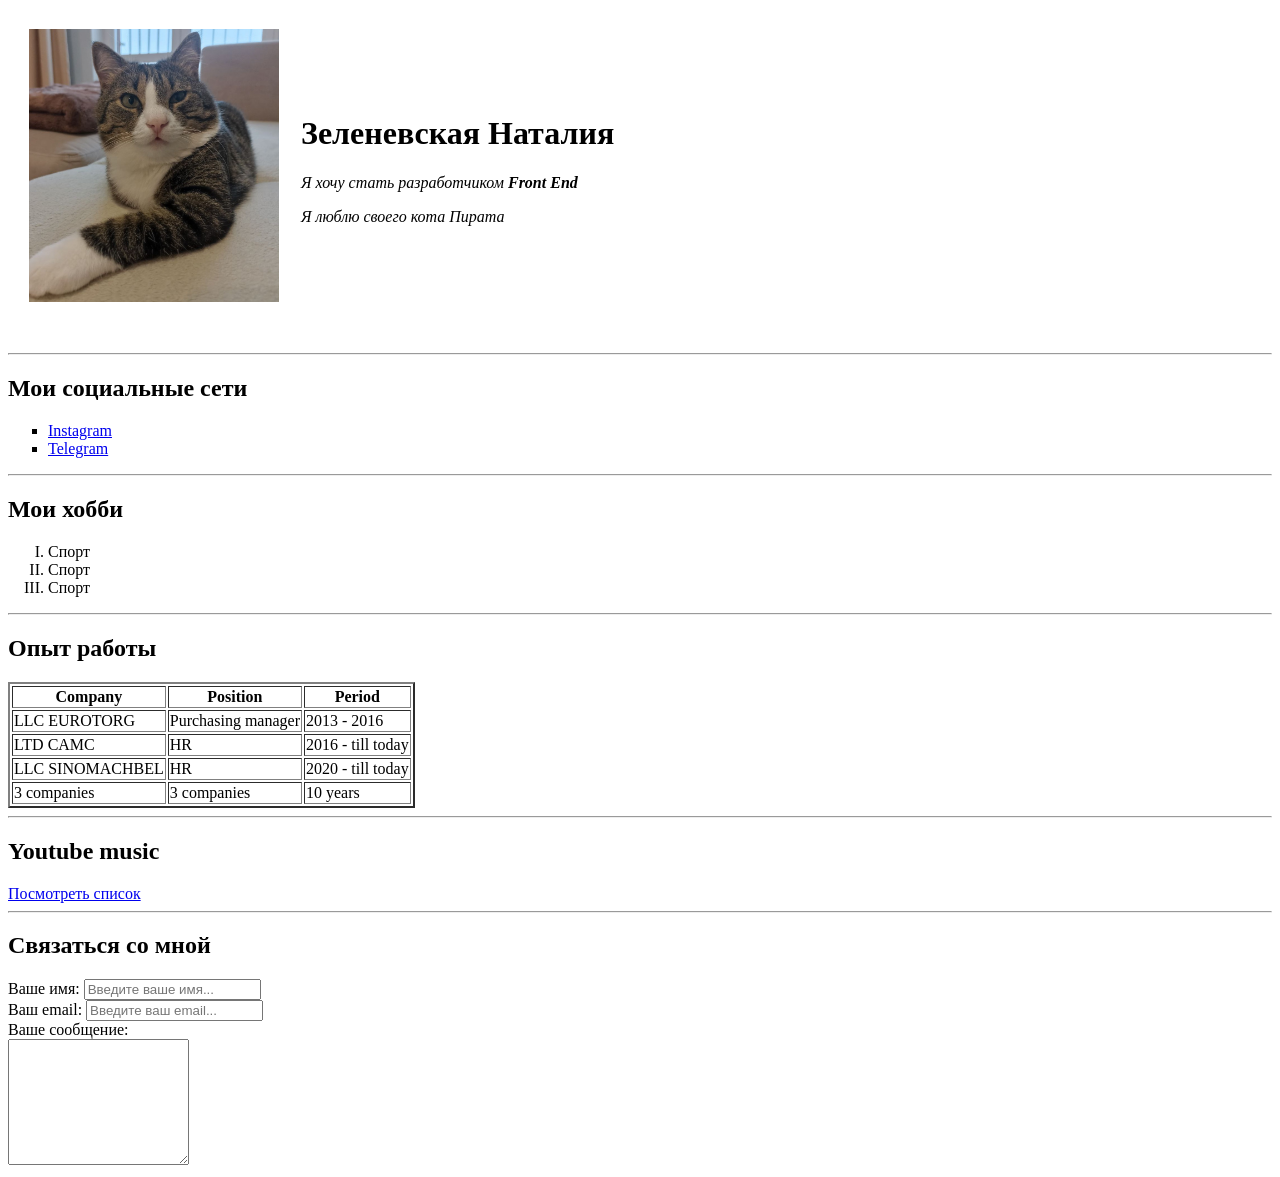
==== index.html @ ad804674 "CV" ====
<!DOCTYPE html>
<html>
<head>
    <meta charset="UTF-8">
    <title>Natalia CV</title>
</head>
<body>
<table cellspacing="20">
<tr>
<td><img src="CAT.jpg" width="250" alt="тут моя фотка"></td>
<td><h1>Зеленевская Наталия</h1>
    <p><em>Я хочу стать разработчиком <strong>Front End</strong></em></p>
    <p><em>Я люблю своего кота Пирата</em></p></td>
</tr>
</table>
<br>
<hr>
<h2>Мои социальные сети</h2>
<ul type="square">
    <li><a href="https://instagram.com/natalia_zelenevskaya" target="_blank">Instagram</a></li>
    <li><a href="https://t.me/NatalliaZel" target="_blank">Telegram</a></li>
</ul>
<hr>
<h2>Мои хобби</h2>
<ol type="I">
    <li>Спорт</li>
    <li>Спорт</li>
    <li>Спорт</li>
    </ol>
<hr>
<h2>Опыт работы</h2>
<table border="2">
    <thead>  
        <tr>
        <th>Company</th>
        <th>Position</th>
        <th>Period</th>
        </tr>
    </thead>
        <tbody>
        <tr>
            <td>LLC EUROTORG</td>
            <td>Purchasing manager</td>
            <td>2013 - 2016</td>
        </tr>
        <tr>
            <td>LTD CAMC</td>
            <td>HR</td>
            <td>2016 - till today</td>  
        </tr>
        <tr>
            <td>LLC SINOMACHBEL</td>
            <td>HR</td>
            <td>2020 - till today</td>  
        </tr>
    </tbody>
    <tfoot>
        <tr>
            <td>3 companies</td>
            <td>3 companies</td>
            <td>10 years</td>  
        </tr>
    </tfoot>
</table>
<hr>
<h2>Youtube music</h2>
<a href="youtube.html" target="_blank">Посмотреть список</a>
<hr>
<h2>Связаться со мной</h2>
<form action="/">
<label for="name">Ваше имя:</label>
<input type="text" id="name" placeholder="Введите ваше имя..."> 
<br>
<label for="email">Ваш email:</label>
<input type="text" id="email" placeholder="Введите ваш email..."> 
<br>
<label for="text">Ваше сообщение:</label>
<br>
<textarea id="text" value="Связаться!" rows="8" cols="20"></textarea>
</form>
</body>
</html>
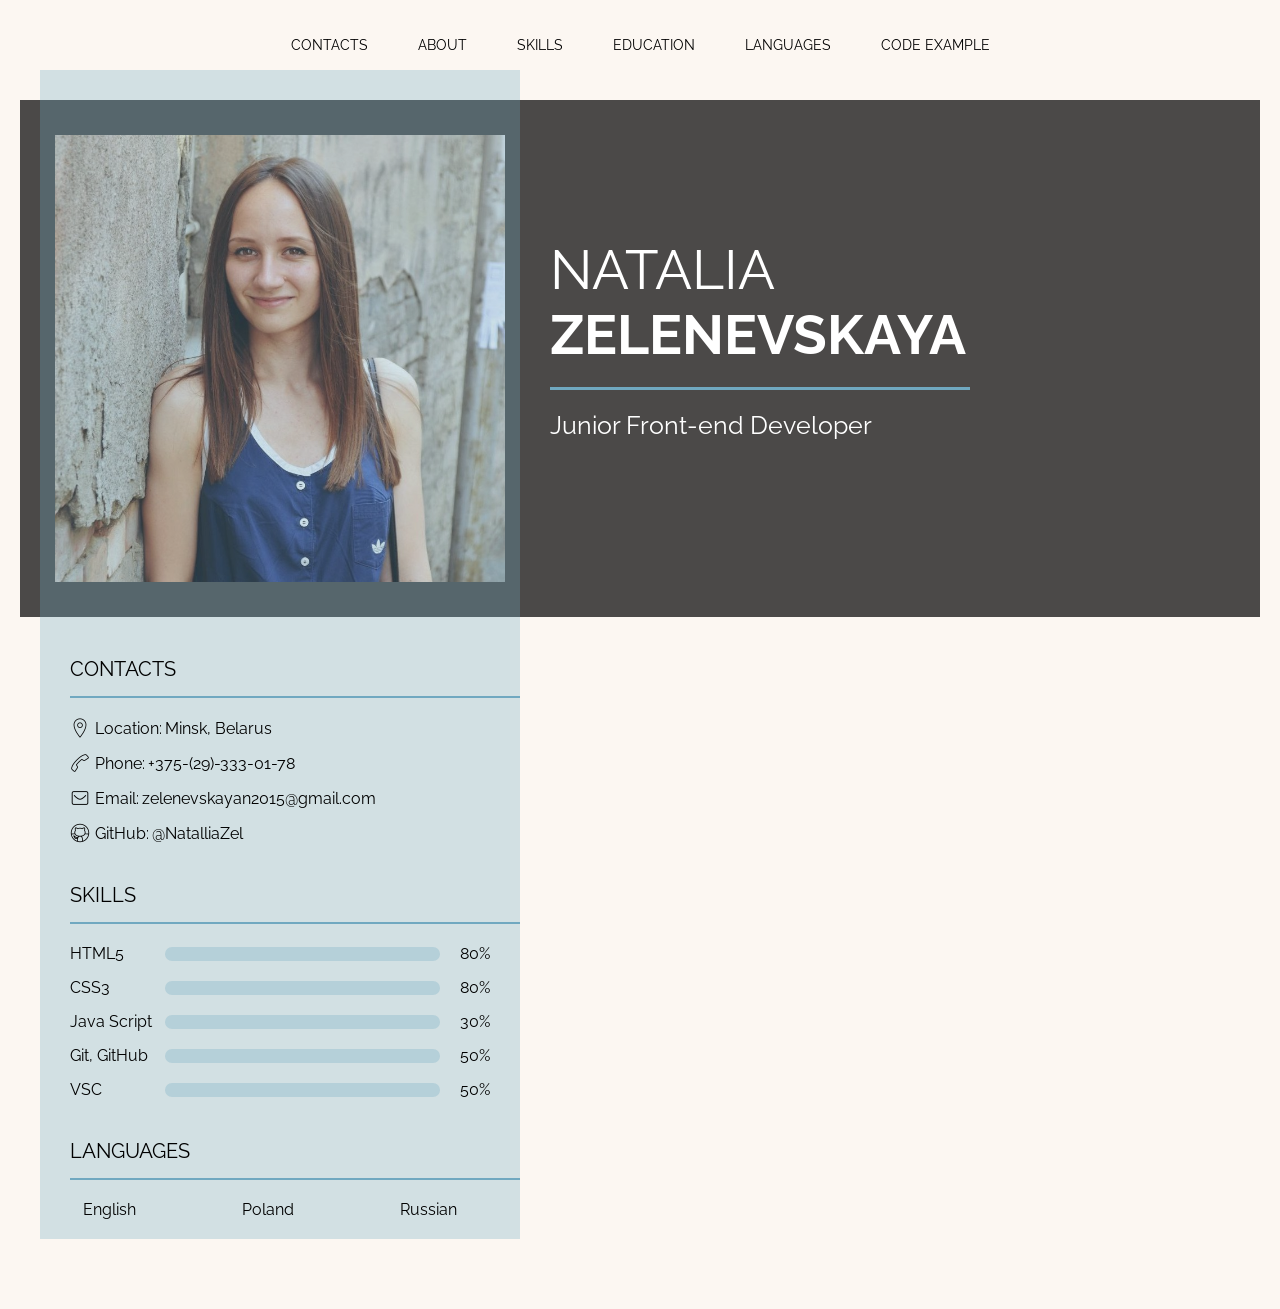
==== commit 77b0915f: "cv" ====
--- a/index.html
+++ b/index.html
@@ -1,82 +1,184 @@
-<!DOCTYPE html>
-<html>
-<head>
-    <meta charset="UTF-8">
-    <title>Natalia CV</title>
-</head>
-<body>
-<table cellspacing="20">
-<tr>
-<td><img src="CAT.jpg" width="250" alt="тут моя фотка"></td>
-<td><h1>Зеленевская Наталия</h1>
-    <p><em>Я хочу стать разработчиком <strong>Front End</strong></em></p>
-    <p><em>Я люблю своего кота Пирата</em></p></td>
-</tr>
-</table>
-<br>
-<hr>
-<h2>Мои социальные сети</h2>
-<ul type="square">
-    <li><a href="https://instagram.com/natalia_zelenevskaya" target="_blank">Instagram</a></li>
-    <li><a href="https://t.me/NatalliaZel" target="_blank">Telegram</a></li>
-</ul>
-<hr>
-<h2>Мои хобби</h2>
-<ol type="I">
-    <li>Спорт</li>
-    <li>Спорт</li>
-    <li>Спорт</li>
-    </ol>
-<hr>
-<h2>Опыт работы</h2>
-<table border="2">
-    <thead>  
-        <tr>
-        <th>Company</th>
-        <th>Position</th>
-        <th>Period</th>
-        </tr>
-    </thead>
-        <tbody>
-        <tr>
-            <td>LLC EUROTORG</td>
-            <td>Purchasing manager</td>
-            <td>2013 - 2016</td>
-        </tr>
-        <tr>
-            <td>LTD CAMC</td>
-            <td>HR</td>
-            <td>2016 - till today</td>  
-        </tr>
-        <tr>
-            <td>LLC SINOMACHBEL</td>
-            <td>HR</td>
-            <td>2020 - till today</td>  
-        </tr>
-    </tbody>
-    <tfoot>
-        <tr>
-            <td>3 companies</td>
-            <td>3 companies</td>
-            <td>10 years</td>  
-        </tr>
-    </tfoot>
-</table>
-<hr>
-<h2>Youtube music</h2>
-<a href="youtube.html" target="_blank">Посмотреть список</a>
-<hr>
-<h2>Связаться со мной</h2>
-<form action="/">
-<label for="name">Ваше имя:</label>
-<input type="text" id="name" placeholder="Введите ваше имя..."> 
-<br>
-<label for="email">Ваш email:</label>
-<input type="text" id="email" placeholder="Введите ваш email..."> 
-<br>
-<label for="text">Ваше сообщение:</label>
-<br>
-<textarea id="text" value="Связаться!" rows="8" cols="20"></textarea>
-</form>
-</body>
-</html>+<!DOCTYPE html>
+<html lang="en">
+  <head>
+    <meta charset="UTF-8" />
+    <meta name="viewport" content="width=device-width, initial-scale=1.0" />
+    <link rel="stylesheet" href="style.css" />
+    <title>Natalia Zelenevskaya</title>
+  </head>
+  <body>
+    <div class="container">
+      <div class="wrapper">
+        <header class="header">
+          <nav class="header-navigiton navigiton">
+            <ul class="navigation-list">
+              <li class="navigation-item">
+                <a href="#contacts" class="navigation-link">Contacts</a>
+              </li>
+              <li class="navigation-item">
+                <a href="#" class="navigation-link">About</a>
+              </li>
+              <li class="navigation-item">
+                <a href="#skills" class="navigation-link">Skills</a>
+              </li>
+              <li class="navigation-item">
+                <a href="#" class="navigation-link">Education</a>
+              </li>
+              <li class="navigation-item">
+                <a href="#" class="navigation-link">Languages</a>
+              </li>
+              <li class="navigation-item">
+                <a href="#" class="navigation-link">Code example</a>
+              </li>
+            </ul>
+          </nav>
+        </header>
+        <main class="main">
+          <div class="main-promo promo">
+            <div class="promo-photo">
+              <div class="promo-color"></div>
+              <img
+                class="promo-img"
+                src="images/photo.jpg"
+                alt="profile photo"
+              />
+            </div>
+            <div class="promo-description">
+              <div class="promo-wrapper">
+                <h1 class="promo-name">
+                  Natalia <span class="promo-surname">Zelenevskaya</span>
+                </h1>
+                <div class="promo-position">Junior Front-end Developer</div>
+              </div>
+            </div>
+          </div>
+          <div class="main-content content">
+            <div class="content-left">
+              <section class="content-contacts contacts" id="contacts">
+                <h2 class="contacts-title title">Contacts</h2>
+                <div class="contacts-line line"></div>
+                <div class="contacts-container">
+                  <div class="contacts-item contacts-location">
+                    <div class="contacts-icon">
+                      <img src="images/location.png" alt="location" />
+                    </div>
+                    <span class="contacts-category">Location:</span>
+                    <a
+                      class="contacts-info"
+                      href="https://www.google.by/maps/place/%D0%9C%D0%B8%D0%BD%D1%81%D0%BA,+%D0%9C%D0%B8%D0%BD%D1%81%D0%BA%D0%B0%D1%8F+%D0%BE%D0%B1%D0%BB%D0%B0%D1%81%D1%82%D1%8C/@53.8847295,27.4285601,11z/data=!3m1!4b1!4m6!3m5!1s0x46dbcfd35b1e6ad3:0xb61b853ddb570d9!8m2!3d53.9006011!4d27.558972!16zL20vMGRseGo?hl=ru&entry=ttu"
+                      target="_blank"
+                    >
+                      Minsk, Belarus
+                    </a>
+                  </div>
+                  <div class="contacts-item contacts-phone">
+                    <div class="contacts-icon">
+                      <img src="images/phone.png" alt="phone" />
+                    </div>
+                    <span class="contacts-category">Phone:</span>
+                    <a class="contacts-info" href="tel:+375293330178"
+                      >+375-(29)-333-01-78</a
+                    >
+                  </div>
+
+                  <div class="contacts-item contacts-email">
+                    <div class="contacts-icon">
+                      <img src="images/email.png" alt="email" />
+                    </div>
+                    <span class="contacts-category">Email:</span>
+                    <a
+                      class="contacts-info"
+                      href="mailto:zelenevskayan2015@gmail.com"
+                      >zelenevskayan2015@gmail.com</a
+                    >
+                  </div>
+                  <div class="contacts-item contacts-github">
+                    <div class="contacts-icon">
+                      <img src="images/github.png" alt="github" />
+                    </div>
+                    <span class="contacts-category">GitHub:</span>
+                    <a
+                      class="contacts-info"
+                      href="https://github.com/NatalliaZel"
+                      target="_blank"
+                      ><span>@NatalliaZel</span></a
+                    >
+                  </div>
+                </div>
+              </section>
+
+              <section class="content-skills skills" id="skills">
+                <h2 class="skills-title title">Skills</h2>
+                <div class="skills-line line"></div>
+                <div class="skills-container">
+                  <div class="skills-item item-html">
+                    <p class="skills-name">HTML5</p>
+                    <div class="skills-bar bar">
+                      <div class="bar-line line-html"></div>
+                    </div>
+                    <div class="skills-counter">80%</div>
+                  </div>
+                  <div class="skills-item item-css">
+                    <p class="skills-name">CSS3</p>
+                    <div class="skills-bar bar">
+                      <div class="bar-line line-css"></div>
+                    </div>
+                    <div class="skills-counter">80%</div>
+                  </div>
+                  <div class="skills-item item-js">
+                    <p class="skills-name">Java Script</p>
+                    <div class="skills-bar bar">
+                      <div class="bar-line line-js"></div>
+                    </div>
+                    <div class="skills-counter">30%</div>
+                  </div>
+                  <div class="skills-item item-git">
+                    <p class="skills-name">Git, GitHub</p>
+                    <div class="skills-bar bar">
+                      <div class="bar-line line-git"></div>
+                    </div>
+                    <div class="skills-counter">50%</div>
+                  </div>
+                  <div class="skills-item item-vsc">
+                    <p class="skills-name">VSC</p>
+                    <div class="skills-bar bar">
+                      <div class="bar-line line-vsc"></div>
+                    </div>
+                    <div class="skills-counter">50%</div>
+                  </div>
+                </div>
+              </section>
+
+              <section class="content-languages languages" id="languages">
+                <h2 class="languages-title title">Languages</h2>
+                <div class="languages-line line"></div>
+                <div class="languages-container">
+                  <div class="languages-item english">
+                    <div class="english-circle">
+                      <div class="circle"></div>
+                    </div>
+                    <p class="english-name">English</p>
+                  </div>
+                  <div class="languages-item poland">
+                    <div class="poland-circle">
+                      <div class="circle"></div>
+                    </div>
+                    <p class="poland-name">Poland</p>
+                  </div>
+                  <div class="languages-item russian">
+                    <div class="russian-circle">
+                      <div class="circle"></div>
+                    </div>
+                    <p class="russian-name">Russian</p>
+                  </div>
+                </div>
+              </section>
+            </div>
+            <div class="content-right"></div>
+          </div>
+        </main>
+        <footer class="footer"></footer>
+      </div>
+    </div>
+  </body>
+</html>
--- a/style.css
+++ b/style.css
@@ -0,0 +1,319 @@
+/*** reset ***/
+* {
+  padding: 0;
+  margin: 0;
+  border: 0;
+  box-sizing: border-box;
+}
+
+html {
+  scroll-behavior: smooth;
+}
+
+html,
+body {
+  height: 100%;
+}
+
+ul li {
+  list-style: none;
+}
+
+a,
+a:visited {
+  color: inherit;
+  text-decoration: none;
+}
+
+h1,
+h2 {
+  font-size: inherit;
+  font-weight: 400;
+}
+
+/*** fonts ***/
+@font-face {
+  font-family: "Raleway";
+  src: url("fonts/Raleway-Regular.eot");
+  src: url("fonts/Raleway-Regular.eot?#iefix") format("embedded-opentype"),
+    url("fonts/Raleway-Regular.woff2") format("woff2"),
+    url("fonts/Raleway-Regular.woff") format("woff"),
+    url("fonts/Raleway-Regular.svg#Raleway-Regular") format("svg");
+  font-weight: 400;
+}
+
+@font-face {
+  font-family: "Raleway";
+  src: url("fonts/Raleway-Bold.eot");
+  src: url("fonts/Raleway-Bold.eot?#iefix") format("embedded-opentype"),
+    url("fonts/Raleway-Bold.woff2") format("woff2"),
+    url("fonts/Raleway-Bold.woff") format("woff"),
+    url("fonts/Raleway-Bold.svg#Raleway-Bold") format("svg");
+  font-weight: 600;
+}
+
+/*** common styles ***/
+.container {
+  display: flex;
+  justify-content: center;
+  height: auto;
+}
+
+.wrapper {
+  display: flex;
+  flex-direction: column;
+  max-width: 1300px;
+  font-family: "Raleway";
+  padding: 20px;
+  background-color: rgba(250, 240, 230, 0.5);
+}
+
+/*** header ***/
+.header {
+  height: 100px;
+  display: flex;
+  justify-content: center;
+  align-items: center;
+  flex: 0 0 50px;
+  margin: 0 0 30px 0;
+}
+
+.navigation-list {
+  display: flex;
+  padding: 0 50px 0 50px;
+}
+
+.navigation-list .navigation-item:last-child {
+  margin: 0;
+}
+
+.navigation-item {
+  font-size: 14px;
+  text-transform: uppercase;
+  margin: 0 50px 0 0;
+}
+
+/*** main ***/
+.main {
+  height: 100px;
+  display: flex;
+  flex-direction: column;
+  flex: 1 1 100%;
+}
+
+/* promo */
+.promo {
+  display: flex;
+  color: rgb(255, 255, 255);
+  background-color: rgba(0, 0, 0, 0.7);
+  padding: 20px;
+}
+
+.promo-photo {
+  position: relative;
+  display: flex;
+  justify-content: center;
+  align-items: center;
+  flex: 0 0 40%;
+  padding: 15px;
+}
+
+.promo-img {
+  width: 100%;
+}
+
+.promo-color {
+  width: 100%;
+  height: calc(100% + 70px);
+  background-color: rgba(112, 168, 192, 0.3);
+  position: absolute;
+  margin: -30px 0 0 0;
+}
+
+.promo-description {
+  flex: 0 0 60%;
+  padding: 15px 15px 15px 30px;
+  display: flex;
+  align-items: center;
+}
+
+.promo-name {
+  width: 420px;
+  font-size: 55px;
+  text-transform: uppercase;
+  border-bottom: 3px solid #70a8c0;
+  padding: 0 0 20px 0;
+  margin: 0 0 20px 0;
+}
+
+.promo-surname {
+  font-weight: 600;
+}
+
+.promo-position {
+  font-size: 25px;
+  margin: 0 0 40px 0;
+}
+
+.content {
+  display: flex;
+  padding: 0 20px;
+}
+
+/* contacts */
+.contacts-container,
+.skills-container {
+  padding: 0 30px;
+}
+
+.contacts-container .contacts-item:last-child {
+  margin: 0;
+}
+
+.content-left {
+  flex: 0 0 40%;
+  background-color: rgba(112, 168, 192, 0.3);
+}
+
+.content-right {
+  flex: 0 0 60%;
+}
+
+.contacts,
+.skills {
+  padding: 40px 0 20px 0;
+}
+
+.title {
+  font-size: 20px;
+  text-transform: uppercase;
+  margin: 0 0 15px 0;
+  padding: 0 0 0 30px;
+}
+
+.line {
+  margin: 0 0 20px 30px;
+  border: 1px solid #70a8c0;
+}
+
+.contacts-item {
+  display: flex;
+  align-items: center;
+  margin: 0 0 15px 0;
+}
+
+.contacts-icon {
+  display: flex;
+  justify-content: center;
+  align-items: center;
+  flex: 0 0 20px;
+  margin: 0 5px 0 0;
+}
+
+.contacts-category {
+  flex: 0 0 auto;
+  margin: 0 3px 0 0;
+}
+
+.contacts-info {
+  flex: 1 1 auto;
+}
+
+.contacts-info:hover {
+  font-weight: 600;
+  cursor: pointer;
+}
+
+/* skills */
+.skills {
+  padding: 20px 0;
+}
+
+.skills-container .skills-item:last-child {
+  margin: 0;
+}
+
+.skills-item {
+  display: flex;
+  align-items: center;
+  margin: 0 0 15px 0;
+}
+.item-html:hover,
+.item-css:hover,
+.item-js:hover,
+.item-git:hover,
+.item-vsc:hover {
+  cursor: pointer;
+}
+
+.item-html:hover .line-html,
+.item-css:hover .line-css {
+  width: 80%;
+  transition: all 0.5s;
+}
+
+.item-js:hover .line-js {
+  width: 30%;
+  transition: all 0.5s;
+}
+
+.item-git:hover .line-git,
+.item-vsc:hover .line-vsc {
+  width: 50%;
+  transition: all 0.5s;
+}
+
+.skills-name {
+  margin: 0 5px 0 0;
+  flex: 0 0 90px;
+}
+
+.bar {
+  width: 100%;
+  height: 14px;
+  display: flex;
+  align-items: center;
+  flex: 1 1 auto;
+  background-color: rgba(112, 168, 192, 0.3);
+  border-radius: 10px;
+  padding: 0 3px;
+}
+
+.bar-line {
+  height: 8px;
+  border-radius: 10px;
+  background-color: rgb(112, 168, 192);
+}
+
+.line-html,
+.line-css,
+.line-js,
+.line-git,
+.line-vsc {
+  width: 0%;
+}
+
+.skills-counter {
+  flex: 0 0 50px;
+  text-align: right;
+}
+
+/* languages */
+.languages {
+  padding: 20px 0;
+}
+
+.languages-container {
+  display: flex;
+  justify-content: space-around;
+}
+
+.languages-container .languages-item {
+  margin: 0 20px 0 0;
+}
+
+/*** footer ***/
+.footer {
+  height: 100px;
+  flex: 0 0 50px;
+}
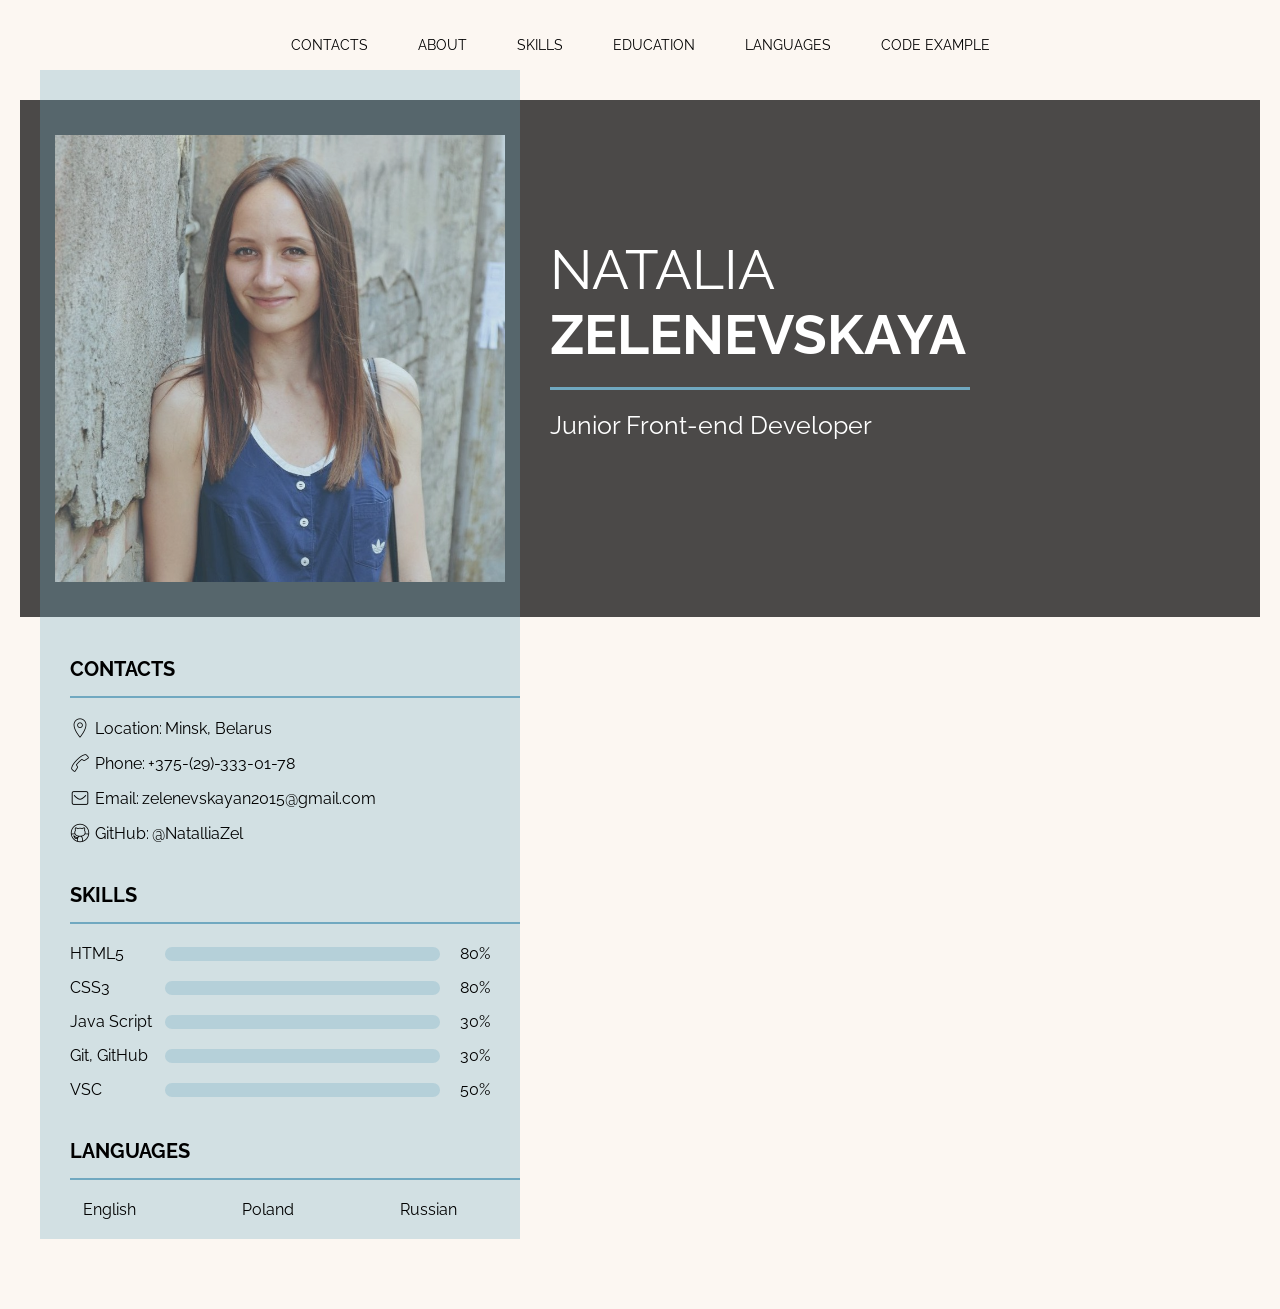
==== commit 2a63e58d: "feat: change git skills bar" ====
--- a/index.html
+++ b/index.html
@@ -137,7 +137,7 @@
                     <div class="skills-bar bar">
                       <div class="bar-line line-git"></div>
                     </div>
-                    <div class="skills-counter">50%</div>
+                    <div class="skills-counter">30%</div>
                   </div>
                   <div class="skills-item item-vsc">
                     <p class="skills-name">VSC</p>
--- a/style.css
+++ b/style.css
@@ -186,6 +186,7 @@
 
 .title {
   font-size: 20px;
+  font-weight: 600;
   text-transform: uppercase;
   margin: 0 0 15px 0;
   padding: 0 0 0 30px;
@@ -252,12 +253,12 @@
   transition: all 0.5s;
 }
 
-.item-js:hover .line-js {
+.item-js:hover .line-js,
+.item-git:hover .line-git {
   width: 30%;
   transition: all 0.5s;
 }
 
-.item-git:hover .line-git,
 .item-vsc:hover .line-vsc {
   width: 50%;
   transition: all 0.5s;
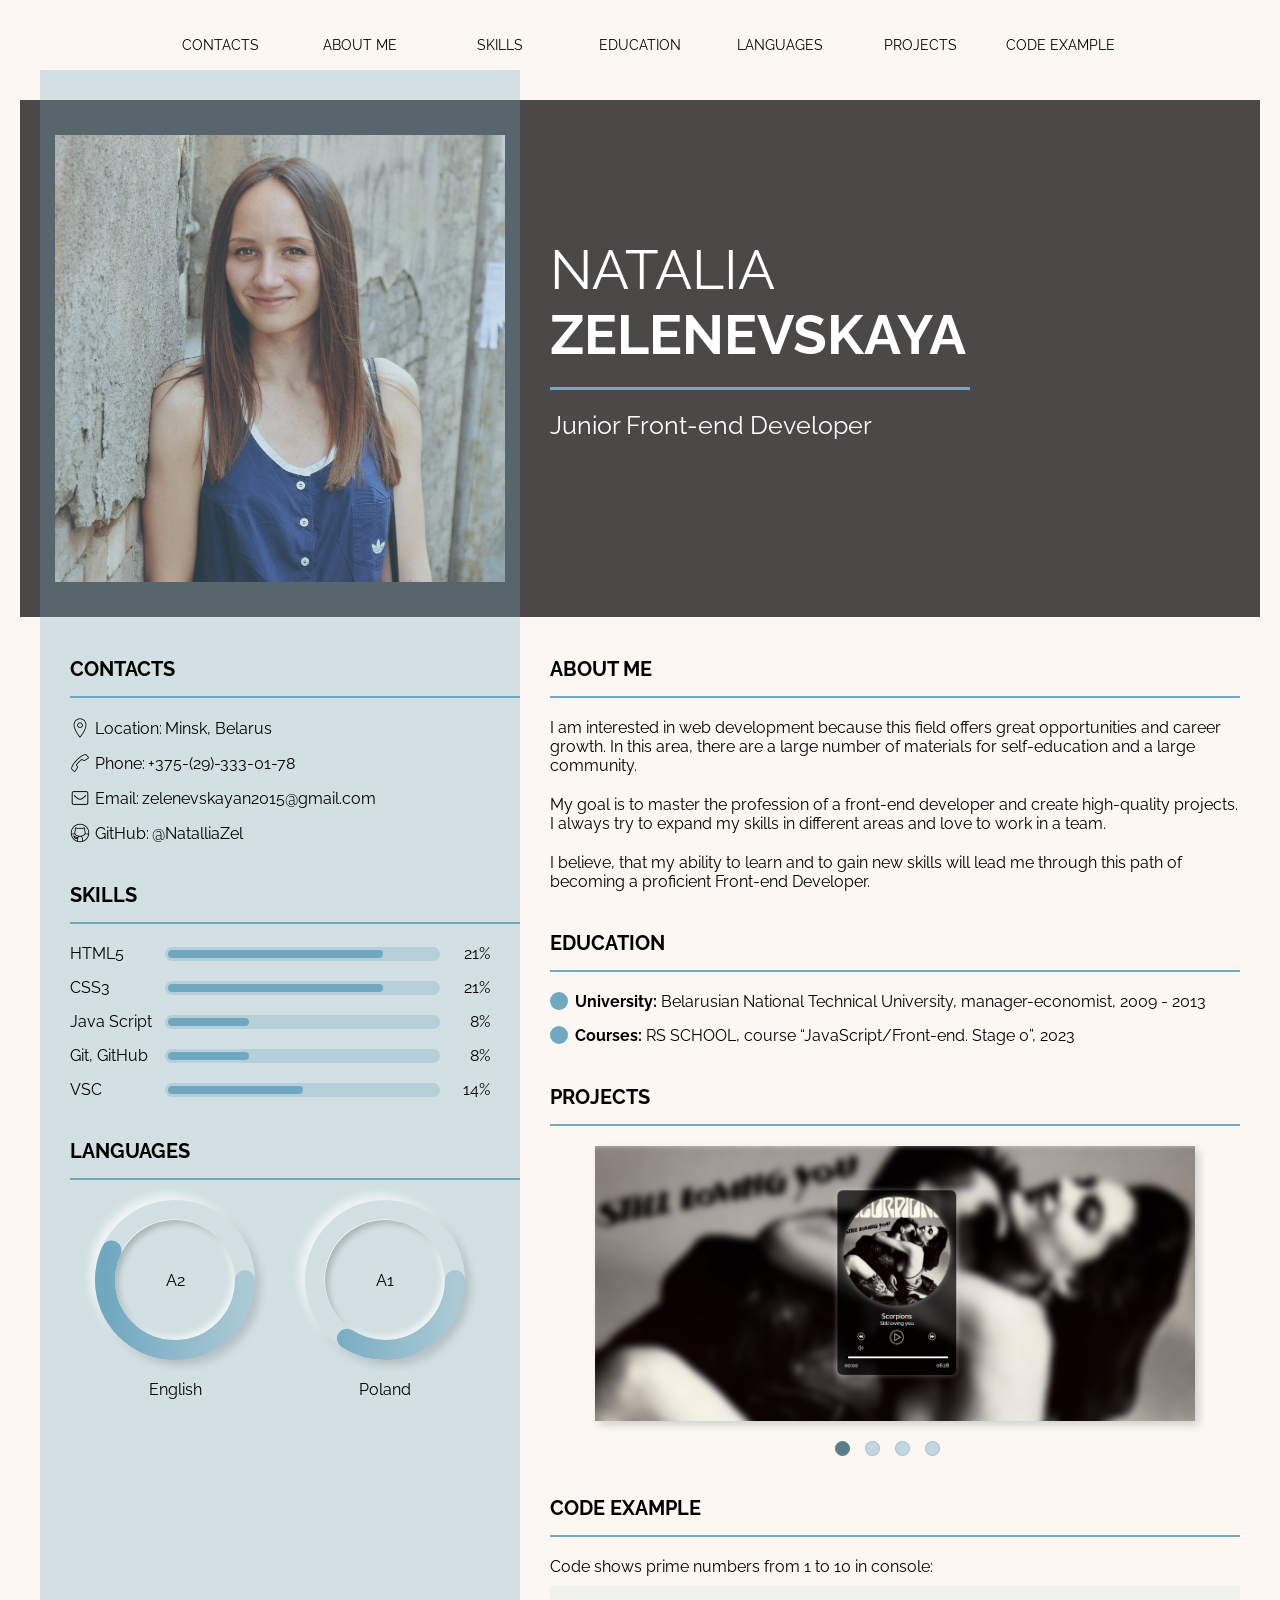
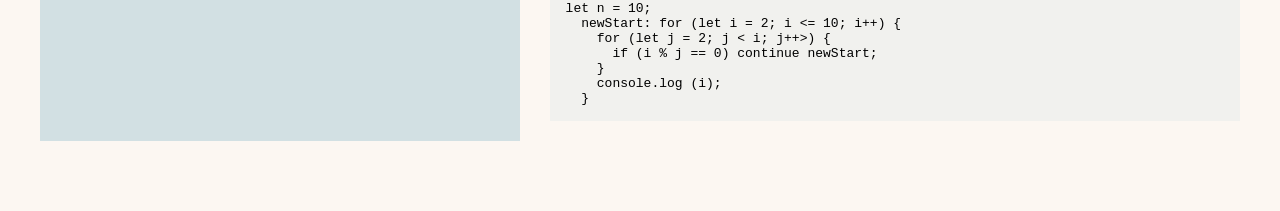
==== commit f420097d: "continue task" ====
--- a/index.html
+++ b/index.html
@@ -12,23 +12,26 @@
         <header class="header">
           <nav class="header-navigiton navigiton">
             <ul class="navigation-list">
-              <li class="navigation-item">
+              <li class="navigation-item item-contacts">
                 <a href="#contacts" class="navigation-link">Contacts</a>
               </li>
-              <li class="navigation-item">
-                <a href="#" class="navigation-link">About</a>
-              </li>
-              <li class="navigation-item">
+              <li class="navigation-item item-about">
+                <a href="#about" class="navigation-link">About me</a>
+              </li>
+              <li class="navigation-item item-skills">
                 <a href="#skills" class="navigation-link">Skills</a>
               </li>
-              <li class="navigation-item">
-                <a href="#" class="navigation-link">Education</a>
-              </li>
-              <li class="navigation-item">
-                <a href="#" class="navigation-link">Languages</a>
-              </li>
-              <li class="navigation-item">
-                <a href="#" class="navigation-link">Code example</a>
+              <li class="navigation-item item-education">
+                <a href="#education" class="navigation-link">Education</a>
+              </li>
+              <li class="navigation-item item-languages">
+                <a href="#languages" class="navigation-link">Languages</a>
+              </li>
+              <li class="navigation-item item-projects">
+                <a href="#projects" class="navigation-link">Projects</a>
+              </li>
+              <li class="navigation-item item-code">
+                <a href="#code" class="navigation-link">Code example</a>
               </li>
             </ul>
           </nav>
@@ -80,7 +83,6 @@
                       >+375-(29)-333-01-78</a
                     >
                   </div>
-
                   <div class="contacts-item contacts-email">
                     <div class="contacts-icon">
                       <img src="images/email.png" alt="email" />
@@ -114,37 +116,37 @@
                   <div class="skills-item item-html">
                     <p class="skills-name">HTML5</p>
                     <div class="skills-bar bar">
-                      <div class="bar-line line-html"></div>
-                    </div>
-                    <div class="skills-counter">80%</div>
+                      <div class="bar-line line-html" id="item-html"></div>
+                    </div>
+                    <div class="skills-counter" id="number-html">0%</div>
                   </div>
                   <div class="skills-item item-css">
                     <p class="skills-name">CSS3</p>
                     <div class="skills-bar bar">
-                      <div class="bar-line line-css"></div>
-                    </div>
-                    <div class="skills-counter">80%</div>
+                      <div class="bar-line line-css" id="item-css"></div>
+                    </div>
+                    <div class="skills-counter" id="number-css">0%</div>
                   </div>
                   <div class="skills-item item-js">
                     <p class="skills-name">Java Script</p>
                     <div class="skills-bar bar">
-                      <div class="bar-line line-js"></div>
-                    </div>
-                    <div class="skills-counter">30%</div>
+                      <div class="bar-line line-js" id="item-js"></div>
+                    </div>
+                    <div class="skills-counter" id="number-js">0%</div>
                   </div>
                   <div class="skills-item item-git">
                     <p class="skills-name">Git, GitHub</p>
                     <div class="skills-bar bar">
-                      <div class="bar-line line-git"></div>
-                    </div>
-                    <div class="skills-counter">30%</div>
+                      <div class="bar-line line-git" id="item-git"></div>
+                    </div>
+                    <div class="skills-counter" id="number-git">0%</div>
                   </div>
                   <div class="skills-item item-vsc">
                     <p class="skills-name">VSC</p>
                     <div class="skills-bar bar">
-                      <div class="bar-line line-vsc"></div>
-                    </div>
-                    <div class="skills-counter">50%</div>
+                      <div class="bar-line line-vsc" id="item-vsc"></div>
+                    </div>
+                    <div class="skills-counter" id="number-vsc">0%</div>
                   </div>
                 </div>
               </section>
@@ -155,30 +157,274 @@
                 <div class="languages-container">
                   <div class="languages-item english">
                     <div class="english-circle">
-                      <div class="circle"></div>
+                      <div class="circle">
+                        <div class="outer-circle">
+                          <div class="inner-circle">A2</div>
+                        </div>
+                        <svg
+                          xmlns="http://www.w3.org/2000/svg"
+                          version="1.1"
+                          width="160px"
+                          height="160px"
+                        >
+                          <defs>
+                            <linearGradient id="GradientColorEng">
+                              <stop offset="0%" stop-color="#70a8c0"></stop>
+                              <stop offset="100%" stop-color="#70a8c066"></stop>
+                            </linearGradient>
+                          </defs>
+                          <circle
+                            id="circle-eng"
+                            cx="80"
+                            cy="80"
+                            r="70"
+                            stroke-linecap="round"
+                          ></circle>
+                        </svg>
+                      </div>
                     </div>
                     <p class="english-name">English</p>
                   </div>
                   <div class="languages-item poland">
                     <div class="poland-circle">
-                      <div class="circle"></div>
+                      <div class="circle">
+                        <div class="outer-circle">
+                          <div class="inner-circle">A1</div>
+                        </div>
+                        <svg
+                          xmlns="http://www.w3.org/2000/svg"
+                          version="1.1"
+                          width="160px"
+                          height="160px"
+                        >
+                          <defs>
+                            <linearGradient id="GradientColorPol">
+                              <stop offset="0%" stop-color="#70a8c0"></stop>
+                              <stop offset="100%" stop-color="#70a8c066"></stop>
+                            </linearGradient>
+                          </defs>
+                          <circle
+                            id="circle-pol"
+                            cx="80"
+                            cy="80"
+                            r="70"
+                            stroke-linecap="round"
+                          ></circle>
+                        </svg>
+                      </div>
                     </div>
                     <p class="poland-name">Poland</p>
                   </div>
-                  <div class="languages-item russian">
-                    <div class="russian-circle">
-                      <div class="circle"></div>
-                    </div>
-                    <p class="russian-name">Russian</p>
-                  </div>
                 </div>
               </section>
             </div>
-            <div class="content-right"></div>
+            <div class="content-right">
+              <section class="content-about about" id="about">
+                <h2 class="about-title title">About me</h2>
+                <div class="about-line line"></div>
+                <div class="about-container">
+                  <p class="about-paragraph">
+                    I am interested in web development because this field offers
+                    great opportunities and career growth. In this area, there
+                    are a large number of materials for self-education and a
+                    large community.
+                  </p>
+                  <p class="about-paragraph">
+                    My goal is to master the profession of a front-end developer
+                    and create high-quality projects. I always try to expand my
+                    skills in different areas and love to work in a team.
+                  </p>
+                  <p class="about-paragraph">
+                    I believe, that my ability to learn and to gain new skills
+                    will lead me through this path of becoming a proficient
+                    Front-end Developer.
+                  </p>
+                </div>
+              </section>
+
+              <section class="content-education education" id="education">
+                <h2 class="education-title title">Education</h2>
+                <div class="education-line line"></div>
+                <div class="education-container">
+                  <ul class="education-list">
+                    <li class="education-item">
+                      <span> University:</span>
+                      Belarusian National Technical University,
+                      manager-economist, 2009 - 2013
+                    </li>
+                    <li class="education-item">
+                      <span>Courses:</span>
+                      <a
+                        href="https://app.rs.school/certificate/r28ci3wj"
+                        target="_blank"
+                        >RS SCHOOL, course “JavaScript/Front-end. Stage 0”,
+                        2023</a
+                      >
+                    </li>
+                  </ul>
+                </div>
+              </section>
+              <section class="content-projects projects" id="projects">
+                <h2 class="projects-title title">Projects</h2>
+                <div class="projects-line line"></div>
+                <div class="projects-container">
+                  <div class="project-slider slider">
+                    <input type="radio" name="control" id="r1" checked />
+                    <input type="radio" name="control" id="r2" />
+                    <input type="radio" name="control" id="r3" />
+                    <input type="radio" name="control" id="r4" />
+
+                    <div class="slider-window" id="slider-container">
+                      <div class="slider-image image-player">
+                        <img
+                          class="slider-item slider-player"
+                          id="slider-player"
+                          src="images/Player.png"
+                          alt="player"
+                        />
+
+                        <div class="image-cover" id="slider-image1">
+                          <div class="image-button-wrapper">
+                            <a
+                              href="https://natalliazel.github.io/Player/"
+                              class="player-link"
+                              target="_blank"
+                            >
+                              <button class="image-button">
+                                See the project
+                              </button></a
+                            >
+                          </div>
+                        </div>
+                      </div>
+
+                      <div class="slider-image" id="slider-image2">
+                        <img
+                          class="slider-item slider-library"
+                          id="slider-library"
+                          src="images/library.png"
+                          alt="Library"
+                        />
+                        <div class="image-cover">
+                          <div class="image-button-wrapper">
+                            <a
+                              href="https://natalliazel.github.io/Library/"
+                              class="library-link"
+                              target="_blank"
+                            >
+                              <button class="image-button">
+                                See the project
+                              </button></a
+                            >
+                          </div>
+                        </div>
+                      </div>
+
+                      <div class="slider-image" id="slider-image3">
+                        <img
+                          class="slider-item slider-coffee"
+                          id="slider-coffee"
+                          src="images/coffee.png"
+                          alt="Coffee"
+                        />
+
+                        <div class="image-cover">
+                          <div class="image-button-wrapper">
+                            <a
+                              href="https://natalliazel.github.io/coffee-shop/"
+                              class="coffee-link"
+                              target="_blank"
+                            >
+                              <button class="image-button">
+                                See the project
+                              </button></a
+                            >
+                          </div>
+                        </div>
+                      </div>
+
+                      <div class="slider-image" id="slider-image4">
+                        <img
+                          class="slider-item slider-snake"
+                          id="slider-snake"
+                          src="images/Snake.png"
+                          alt="Snake"
+                        />
+                        <div class="image-cover">
+                          <div class="image-button-wrapper">
+                            <a
+                              href="https://natalliazel.github.io/cssMemeSlider/cssMemeSlider/"
+                              class="snake-link"
+                              target="_blank"
+                            >
+                              <button class="image-button">
+                                See the project
+                              </button></a
+                            >
+                          </div>
+                        </div>
+                      </div>
+                    </div>
+
+                    <div class="slider-bottom">
+                      <div class="slider-labels">
+                        <label class="slider-label slider-label-1" for="r1"
+                          ><span
+                            class="slider-span slider-span-1"
+                            id="slider-span-1"
+                          ></span
+                        ></label>
+                        <label class="slider-label slider-label-2" for="r2"
+                          ><span
+                            class="slider-span slider-span-2"
+                            id="slider-span-2"
+                          ></span
+                        ></label>
+                        <label class="slider-label slider-label-3" for="r3"
+                          ><span
+                            class="slider-span slider-span-3"
+                            id="slider-span-3"
+                          ></span
+                        ></label>
+                        <label class="slider-label slider-label-4" for="r4"
+                          ><span
+                            class="slider-span slider-span-4"
+                            id="slider-span-4"
+                          ></span
+                        ></label>
+                      </div>
+                    </div>
+                  </div>
+                </div>
+              </section>
+
+              <section class="content-code code" id="code">
+                <h2 class="code-title title">Code example</h2>
+                <div class="code-line line"></div>
+                <div class="code-container">
+                  <p class="code-text">
+                    Code shows prime numbers from 1 to 10 in console:
+                  </p>
+                  <div class="code-wrapper">
+                    <pre class="code-example">
+  let n = 10;
+    newStart: for (let i = 2; i &lt;= 10; i++) {
+      for (let j = 2; j &lt; i; j++>) {
+        if (i % j == 0) continue newStart;
+      }
+      console.log (i);
+    }</pre
+                    >
+                  </div>
+                </div>
+              </section>
+            </div>
           </div>
         </main>
         <footer class="footer"></footer>
       </div>
     </div>
+
+    <script src="index.js"></script>
   </body>
 </html>
--- a/style.css
+++ b/style.css
@@ -80,7 +80,9 @@
 
 .navigation-list {
   display: flex;
-  padding: 0 50px 0 50px;
+  /*padding: 0 50px 0 50px;*/
+  justify-content: center;
+  gap: 20px;
 }
 
 .navigation-list .navigation-item:last-child {
@@ -90,7 +92,17 @@
 .navigation-item {
   font-size: 14px;
   text-transform: uppercase;
-  margin: 0 50px 0 0;
+  flex: 0 0 120px;
+  text-align: center;
+}
+
+.item-contacts:hover,
+.item-about:hover,
+.item-skills:hover,
+.item-education:hover,
+.item-languages:hover,
+.item-code:hover {
+  font-weight: 600;
 }
 
 /*** main ***/
@@ -107,6 +119,7 @@
   color: rgb(255, 255, 255);
   background-color: rgba(0, 0, 0, 0.7);
   padding: 20px;
+  margin: 0 0 20px 0;
 }
 
 .promo-photo {
@@ -124,10 +137,10 @@
 
 .promo-color {
   width: 100%;
-  height: calc(100% + 70px);
+  height: calc(100% + 90px);
   background-color: rgba(112, 168, 192, 0.3);
   position: absolute;
-  margin: -30px 0 0 0;
+  margin: -10px 0 0 0;
 }
 
 .promo-description {
@@ -181,7 +194,7 @@
 
 .contacts,
 .skills {
-  padding: 40px 0 20px 0;
+  padding: 20px 0 20px 0;
 }
 
 .title {
@@ -221,7 +234,6 @@
 }
 
 .contacts-info:hover {
-  font-weight: 600;
   cursor: pointer;
 }
 
@@ -238,30 +250,6 @@
   display: flex;
   align-items: center;
   margin: 0 0 15px 0;
-}
-.item-html:hover,
-.item-css:hover,
-.item-js:hover,
-.item-git:hover,
-.item-vsc:hover {
-  cursor: pointer;
-}
-
-.item-html:hover .line-html,
-.item-css:hover .line-css {
-  width: 80%;
-  transition: all 0.5s;
-}
-
-.item-js:hover .line-js,
-.item-git:hover .line-git {
-  width: 30%;
-  transition: all 0.5s;
-}
-
-.item-vsc:hover .line-vsc {
-  width: 50%;
-  transition: all 0.5s;
 }
 
 .skills-name {
@@ -294,6 +282,22 @@
   width: 0%;
 }
 
+.onloaded-html,
+.onloaded-css {
+  width: 80%;
+  transition: all 6.1s;
+}
+
+.onloaded-js,
+.onloaded-git {
+  width: 30%;
+  transition: all 6.1s;
+}
+.onloaded-vsc {
+  width: 50%;
+  transition: all 6.1s;
+}
+
 .skills-counter {
   flex: 0 0 50px;
   text-align: right;
@@ -307,10 +311,265 @@
 .languages-container {
   display: flex;
   justify-content: space-around;
-}
-
-.languages-container .languages-item {
-  margin: 0 20px 0 0;
+  align-items: center;
+  padding: 0 30px;
+}
+
+.english-name,
+.poland-name {
+  text-align: center;
+}
+
+.circle {
+  position: relative;
+  width: 160px;
+  height: 160px;
+  margin: 0 0 20px 0;
+}
+
+.outer-circle {
+  width: 160px;
+  height: 160px;
+  padding: 20px;
+  border-radius: 50%;
+  box-shadow: 6px 6px 10px -1px rgba(0, 0, 0, 0.15),
+    -6px -6px 10px -1px rgba(255, 255, 255, 0.7);
+}
+
+.inner-circle {
+  width: 120px;
+  height: 120px;
+  border-radius: 50%;
+  box-shadow: inset 4px 4px 6px -1px rgba(0, 0, 0, 0.2),
+    inset -4px -4px 6px -1px rgba(255, 255, 255, 0.7),
+    -0.5px -0.5px 0px rgba(255, 255, 255, 1),
+    0.5px 0.5px 0px rgba(0, 0, 0, 0.05);
+  display: flex;
+  justify-content: center;
+  align-items: center;
+}
+
+circle {
+  fill: none;
+
+  stroke-width: 20px;
+  stroke-dasharray: 450;
+  stroke-dashoffset: 450;
+}
+
+#circle-eng {
+  stroke: url(#GradientColorEng);
+}
+
+#circle-pol {
+  stroke: url(#GradientColorPol);
+}
+
+.circle-active-eng {
+  stroke-dashoffset: 200;
+  transition: all 6.5s;
+}
+
+.circle-active-pol {
+  stroke-dashoffset: 300;
+  transition: all 6.5s;
+}
+
+svg {
+  position: absolute;
+  top: 0;
+  left: 0;
+}
+
+/* about */
+.about {
+  padding: 20px 0;
+}
+
+.about-container {
+  padding: 0 0 0 30px;
+}
+
+.about-container .about-paragraph:nth-child(1),
+.about-container .about-paragraph:nth-child(2) {
+  margin: 0 0 20px 0;
+}
+
+/* education */
+.education {
+  padding: 20px 0;
+}
+
+.education-container {
+  padding: 0 0 0 30px;
+}
+
+.education-list .education-item:nth-child(1) {
+  margin: 0 0 15px 0;
+}
+
+.education-item {
+  position: relative;
+  padding: 0 0 0 25px;
+}
+
+.education-item::before {
+  content: "";
+  width: 18px;
+  height: 18px;
+  background-color: rgb(112, 168, 192);
+  position: absolute;
+  top: 0;
+  left: 0;
+  border-radius: 50%;
+}
+
+.education-item span {
+  font-weight: 600;
+}
+
+/* projects */
+.projects {
+  padding: 20px 0;
+}
+
+.projects-container {
+  margin: 0 0 0 30px;
+}
+
+.slider {
+  display: flex;
+  flex-direction: column;
+  justify-content: center;
+  align-items: center;
+}
+
+.slider-window {
+  width: 600px;
+  height: 275px;
+  display: flex;
+  overflow: hidden;
+  margin: 0 0 20px 0;
+  box-shadow: 4px 4px 8px 0px rgba(34, 60, 80, 0.2);
+}
+
+.slider-item {
+  width: 600px;
+  height: 275px;
+}
+
+input[name="control"] {
+  width: 0;
+  height: 0;
+}
+
+.slider-labels {
+  display: flex;
+}
+
+.slider-label {
+  width: 15px;
+  height: 15px;
+  border-radius: 50%;
+  background-color: transparent;
+  margin: 0 15px 0 0;
+  display: flex;
+  justify-content: center;
+  align-items: center;
+  cursor: pointer;
+}
+
+.slider-label:hover .slider-span {
+  background-color: rgb(112, 168, 192);
+  border: 1px solid rgba(112, 168, 192);
+  transition: all 0.3s ease;
+}
+
+.slider-span {
+  width: 15px;
+  height: 15px;
+  border-radius: 50%;
+  background-color: rgba(112, 168, 192, 0.4);
+  border: 1px solid rgba(112, 168, 192, 0.4);
+}
+
+.slider-span:hover {
+  background-color: rgba(112, 168, 192, 0.4);
+  border: 1px solid rgba(112, 168, 192, 0.4);
+  transition: all 0.3s ease;
+}
+
+.slider-bottom {
+  display: flex;
+  justify-content: space-between;
+}
+
+#r1:checked ~ .slider-bottom .slider-labels .slider-span-1,
+#r2:checked ~ .slider-bottom .slider-labels .slider-span-2,
+#r3:checked ~ .slider-bottom .slider-labels .slider-span-3,
+#r4:checked ~ .slider-bottom .slider-labels .slider-span-4 {
+  background-color: rgb(91, 124, 140);
+  border: 1px solid rgb(91, 124, 140);
+  transition: all 0.3s ease;
+}
+
+.slider-image {
+  position: relative;
+}
+
+.image-cover {
+  display: none;
+  position: absolute;
+  top: 0;
+  left: 0;
+  width: 600px;
+  height: 275px;
+  background-color: rgba(0, 0, 0, 0.8);
+}
+
+.slider-image:hover .image-cover {
+  display: block;
+}
+
+.image-button-wrapper {
+  width: 600px;
+  height: 275px;
+  display: flex;
+  justify-content: center;
+  align-items: center;
+}
+
+.image-button {
+  width: 130px;
+  height: 50px;
+  border: 1px solid rgb(136, 133, 133);
+  color: rgb(136, 133, 133);
+  background-color: transparent;
+}
+
+.image-button:hover {
+  border: 1px solid rgb(255, 255, 255);
+  color: rgb(255, 255, 255);
+  cursor: pointer;
+}
+
+/* code */
+.code {
+  padding: 20px 0;
+}
+
+.code-container {
+  padding: 0 0 0 30px;
+}
+
+.code-text {
+  margin: 0 0 10px 0;
+}
+
+.code-wrapper {
+  width: auto;
+  padding: 15px 0;
+  background-color: rgba(112, 168, 192, 0.08);
 }
 
 /*** footer ***/
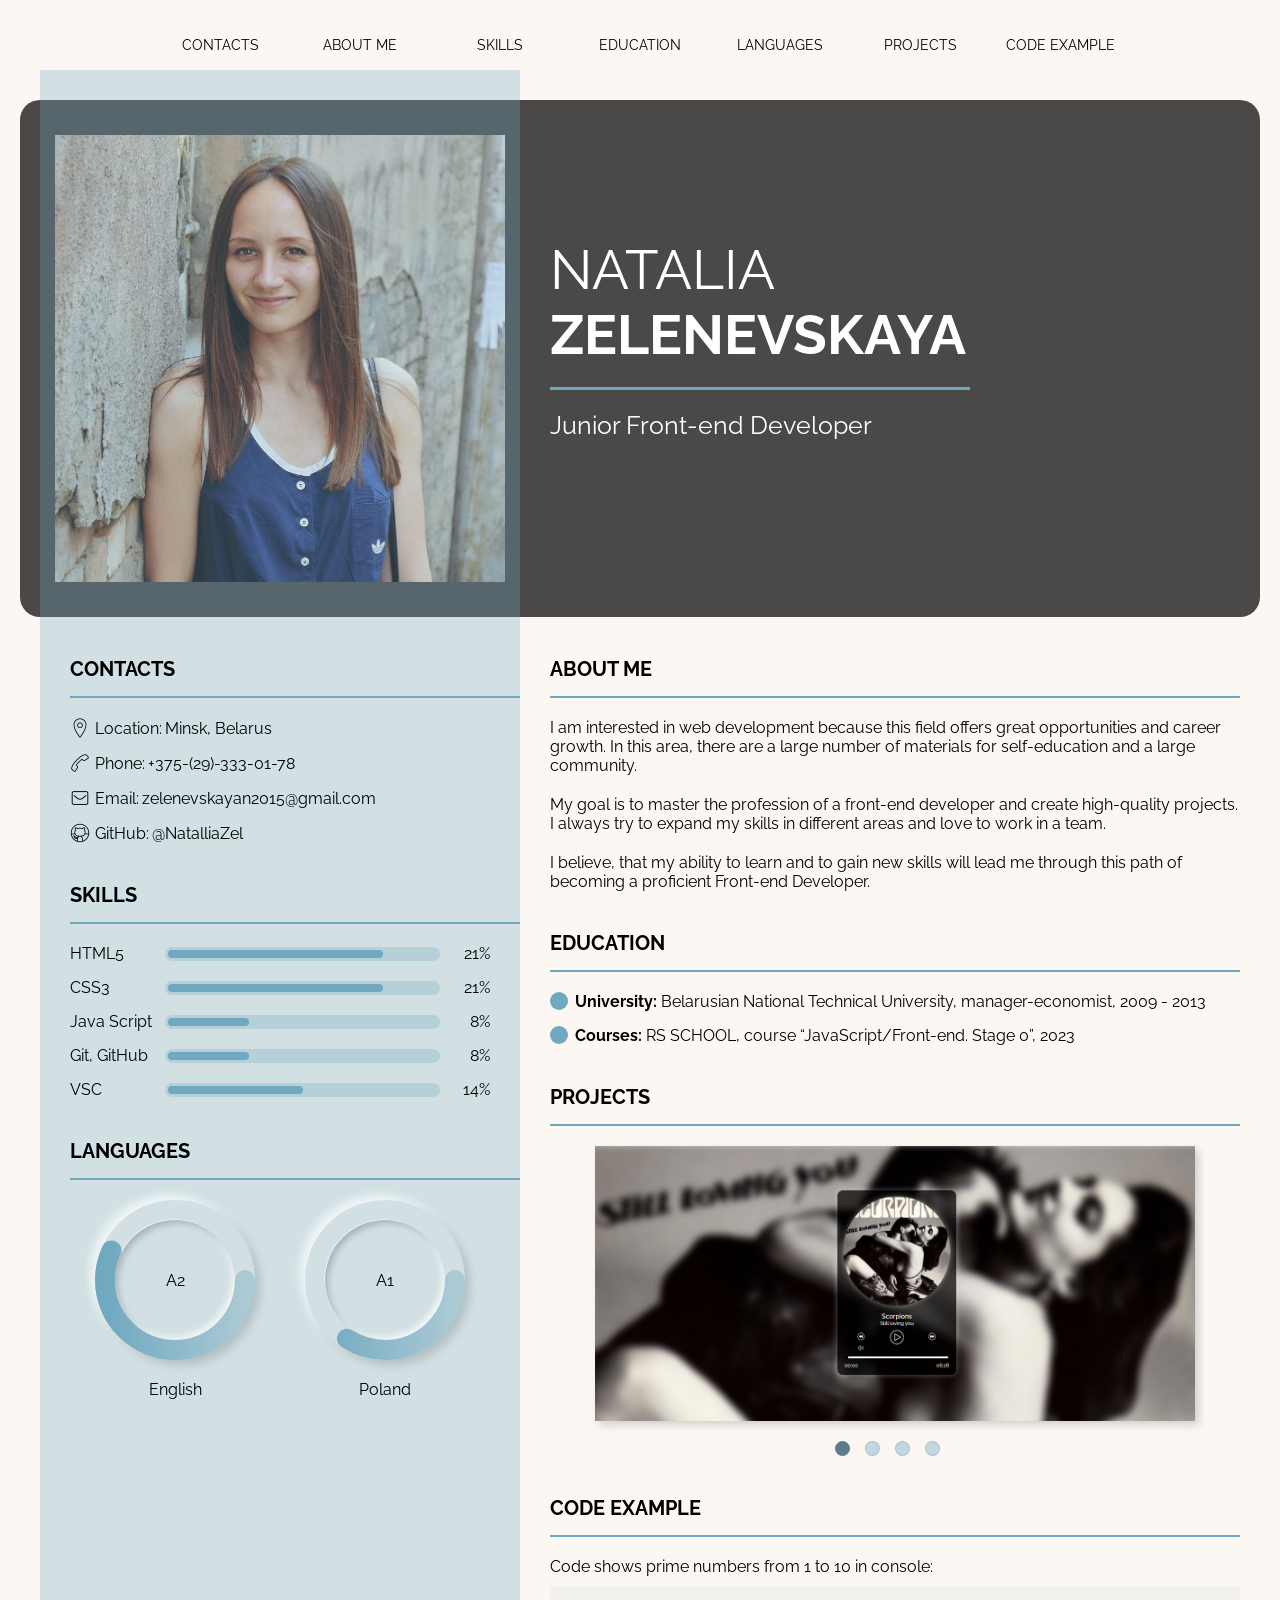
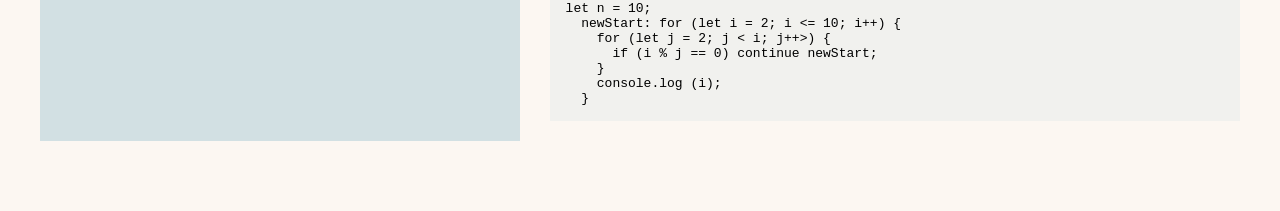
==== commit e8e361e3: "change buttons" ====
--- a/index.html
+++ b/index.html
@@ -290,9 +290,7 @@
                               class="player-link"
                               target="_blank"
                             >
-                              <button class="image-button">
-                                See the project
-                              </button></a
+                              <div class="image-button">See the project</div></a
                             >
                           </div>
                         </div>
@@ -312,9 +310,7 @@
                               class="library-link"
                               target="_blank"
                             >
-                              <button class="image-button">
-                                See the project
-                              </button></a
+                              <div class="image-button">See the project</div></a
                             >
                           </div>
                         </div>
@@ -335,9 +331,7 @@
                               class="coffee-link"
                               target="_blank"
                             >
-                              <button class="image-button">
-                                See the project
-                              </button></a
+                              <div class="image-button">See the project</div></a
                             >
                           </div>
                         </div>
@@ -357,9 +351,7 @@
                               class="snake-link"
                               target="_blank"
                             >
-                              <button class="image-button">
-                                See the project
-                              </button></a
+                              <div class="image-button">See the project</div></a
                             >
                           </div>
                         </div>
--- a/style.css
+++ b/style.css
@@ -80,7 +80,6 @@
 
 .navigation-list {
   display: flex;
-  /*padding: 0 50px 0 50px;*/
   justify-content: center;
   gap: 20px;
 }
@@ -120,6 +119,7 @@
   background-color: rgba(0, 0, 0, 0.7);
   padding: 20px;
   margin: 0 0 20px 0;
+  border-radius: 20px;
 }
 
 .promo-photo {
@@ -537,6 +537,7 @@
   display: flex;
   justify-content: center;
   align-items: center;
+  text-align: center;
 }
 
 .image-button {
@@ -545,6 +546,9 @@
   border: 1px solid rgb(136, 133, 133);
   color: rgb(136, 133, 133);
   background-color: transparent;
+  display: flex;
+  justify-content: center;
+  align-items: center;
 }
 
 .image-button:hover {
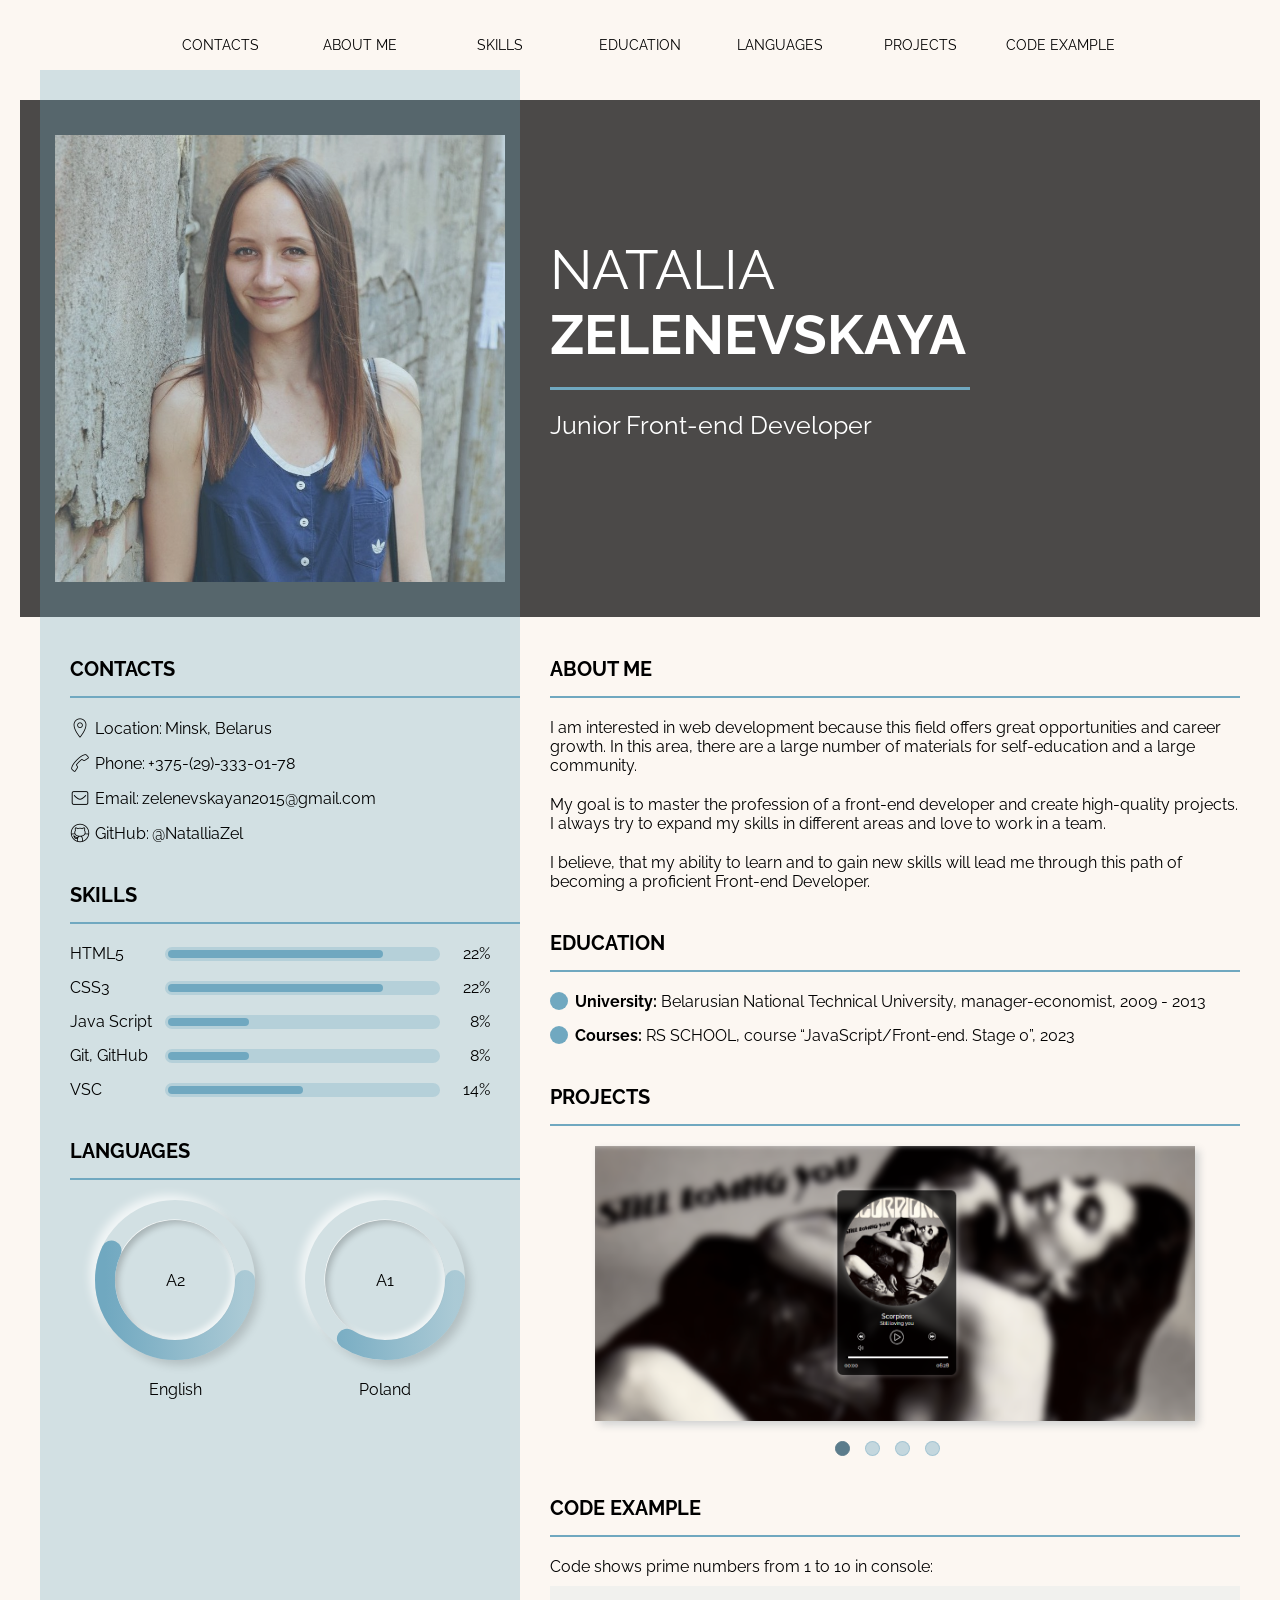
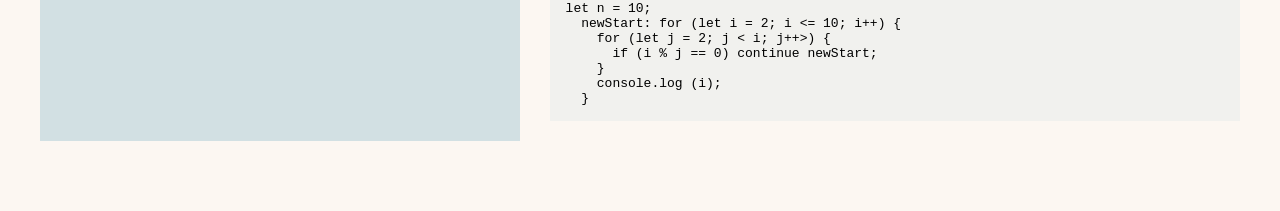
==== commit 103f6f19: "fix lists ul/li" ====
--- a/index.html
+++ b/index.html
@@ -60,8 +60,8 @@
               <section class="content-contacts contacts" id="contacts">
                 <h2 class="contacts-title title">Contacts</h2>
                 <div class="contacts-line line"></div>
-                <div class="contacts-container">
-                  <div class="contacts-item contacts-location">
+                <ul class="contacts-container">
+                  <li class="contacts-item contacts-location">
                     <div class="contacts-icon">
                       <img src="images/location.png" alt="location" />
                     </div>
@@ -73,8 +73,8 @@
                     >
                       Minsk, Belarus
                     </a>
-                  </div>
-                  <div class="contacts-item contacts-phone">
+                  </li>
+                  <li class="contacts-item contacts-phone">
                     <div class="contacts-icon">
                       <img src="images/phone.png" alt="phone" />
                     </div>
@@ -82,8 +82,8 @@
                     <a class="contacts-info" href="tel:+375293330178"
                       >+375-(29)-333-01-78</a
                     >
-                  </div>
-                  <div class="contacts-item contacts-email">
+                  </li>
+                  <li class="contacts-item contacts-email">
                     <div class="contacts-icon">
                       <img src="images/email.png" alt="email" />
                     </div>
@@ -93,8 +93,8 @@
                       href="mailto:zelenevskayan2015@gmail.com"
                       >zelenevskayan2015@gmail.com</a
                     >
-                  </div>
-                  <div class="contacts-item contacts-github">
+                  </li>
+                  <li class="contacts-item contacts-github">
                     <div class="contacts-icon">
                       <img src="images/github.png" alt="github" />
                     </div>
@@ -105,50 +105,50 @@
                       target="_blank"
                       ><span>@NatalliaZel</span></a
                     >
-                  </div>
-                </div>
+                  </li>
+                </ul>
               </section>
 
               <section class="content-skills skills" id="skills">
                 <h2 class="skills-title title">Skills</h2>
                 <div class="skills-line line"></div>
-                <div class="skills-container">
-                  <div class="skills-item item-html">
+                <ul class="skills-container">
+                  <li class="skills-item item-html">
                     <p class="skills-name">HTML5</p>
                     <div class="skills-bar bar">
                       <div class="bar-line line-html" id="item-html"></div>
                     </div>
                     <div class="skills-counter" id="number-html">0%</div>
-                  </div>
-                  <div class="skills-item item-css">
+                  </li>
+                  <li class="skills-item item-css">
                     <p class="skills-name">CSS3</p>
                     <div class="skills-bar bar">
                       <div class="bar-line line-css" id="item-css"></div>
                     </div>
                     <div class="skills-counter" id="number-css">0%</div>
-                  </div>
-                  <div class="skills-item item-js">
+                  </li>
+                  <li class="skills-item item-js">
                     <p class="skills-name">Java Script</p>
                     <div class="skills-bar bar">
                       <div class="bar-line line-js" id="item-js"></div>
                     </div>
                     <div class="skills-counter" id="number-js">0%</div>
-                  </div>
-                  <div class="skills-item item-git">
+                  </li>
+                  <li class="skills-item item-git">
                     <p class="skills-name">Git, GitHub</p>
                     <div class="skills-bar bar">
                       <div class="bar-line line-git" id="item-git"></div>
                     </div>
                     <div class="skills-counter" id="number-git">0%</div>
-                  </div>
-                  <div class="skills-item item-vsc">
+                  </li>
+                  <li class="skills-item item-vsc">
                     <p class="skills-name">VSC</p>
                     <div class="skills-bar bar">
                       <div class="bar-line line-vsc" id="item-vsc"></div>
                     </div>
                     <div class="skills-counter" id="number-vsc">0%</div>
-                  </div>
-                </div>
+                  </li>
+                </ul>
               </section>
 
               <section class="content-languages languages" id="languages">
--- a/style.css
+++ b/style.css
@@ -119,7 +119,7 @@
   background-color: rgba(0, 0, 0, 0.7);
   padding: 20px;
   margin: 0 0 20px 0;
-  border-radius: 20px;
+  /*border-radius: 20px;*/
 }
 
 .promo-photo {
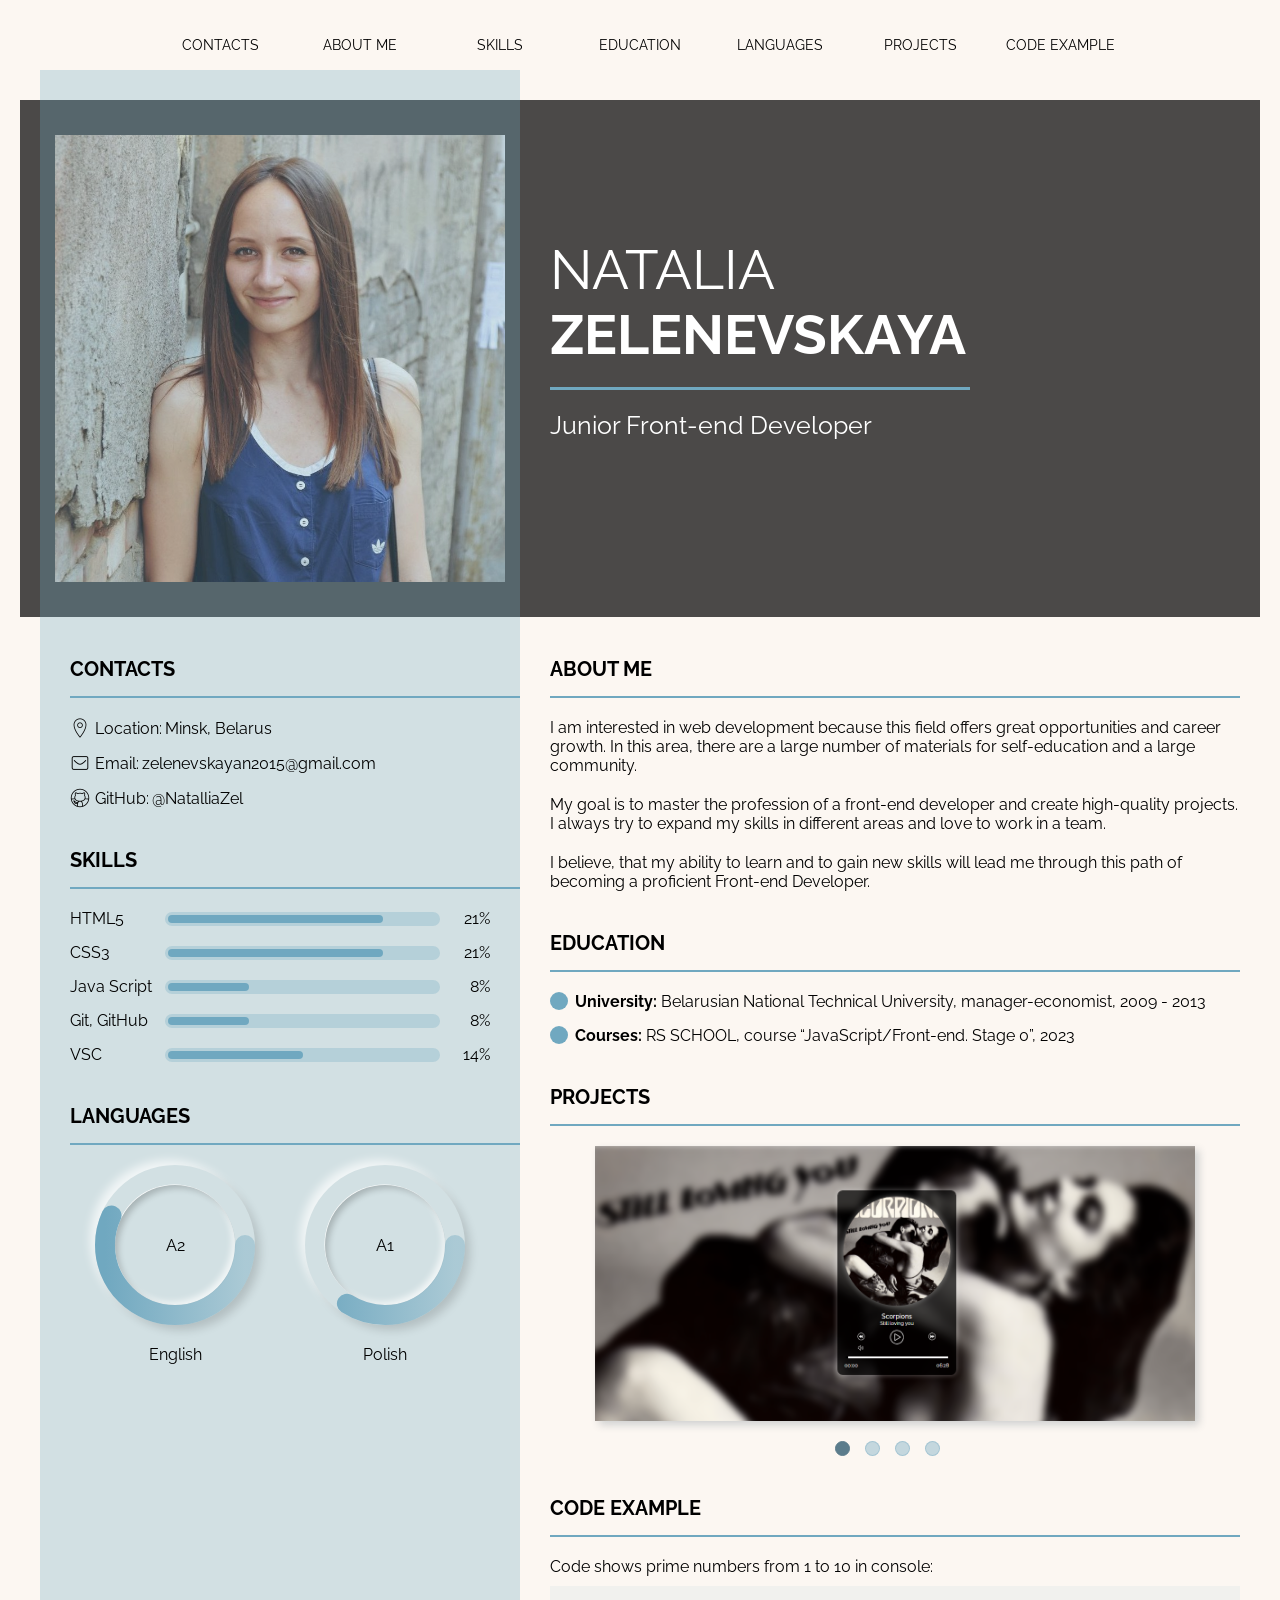
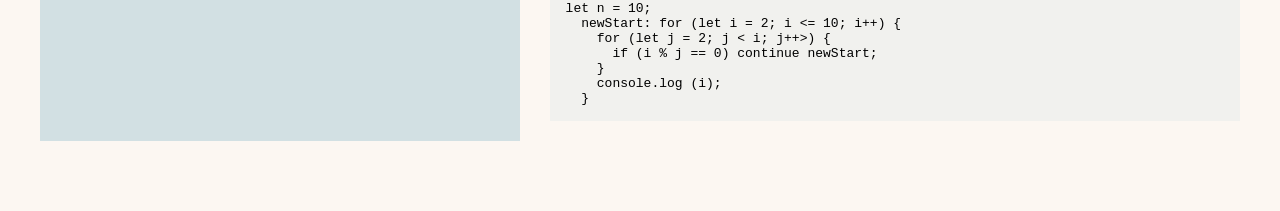
==== commit 9c34cbc9: "delete phone number" ====
--- a/index.html
+++ b/index.html
@@ -74,15 +74,7 @@
                       Minsk, Belarus
                     </a>
                   </li>
-                  <li class="contacts-item contacts-phone">
-                    <div class="contacts-icon">
-                      <img src="images/phone.png" alt="phone" />
-                    </div>
-                    <span class="contacts-category">Phone:</span>
-                    <a class="contacts-info" href="tel:+375293330178"
-                      >+375-(29)-333-01-78</a
-                    >
-                  </li>
+
                   <li class="contacts-item contacts-email">
                     <div class="contacts-icon">
                       <img src="images/email.png" alt="email" />
@@ -213,7 +205,7 @@
                         </svg>
                       </div>
                     </div>
-                    <p class="poland-name">Poland</p>
+                    <p class="poland-name">Polish</p>
                   </div>
                 </div>
               </section>
